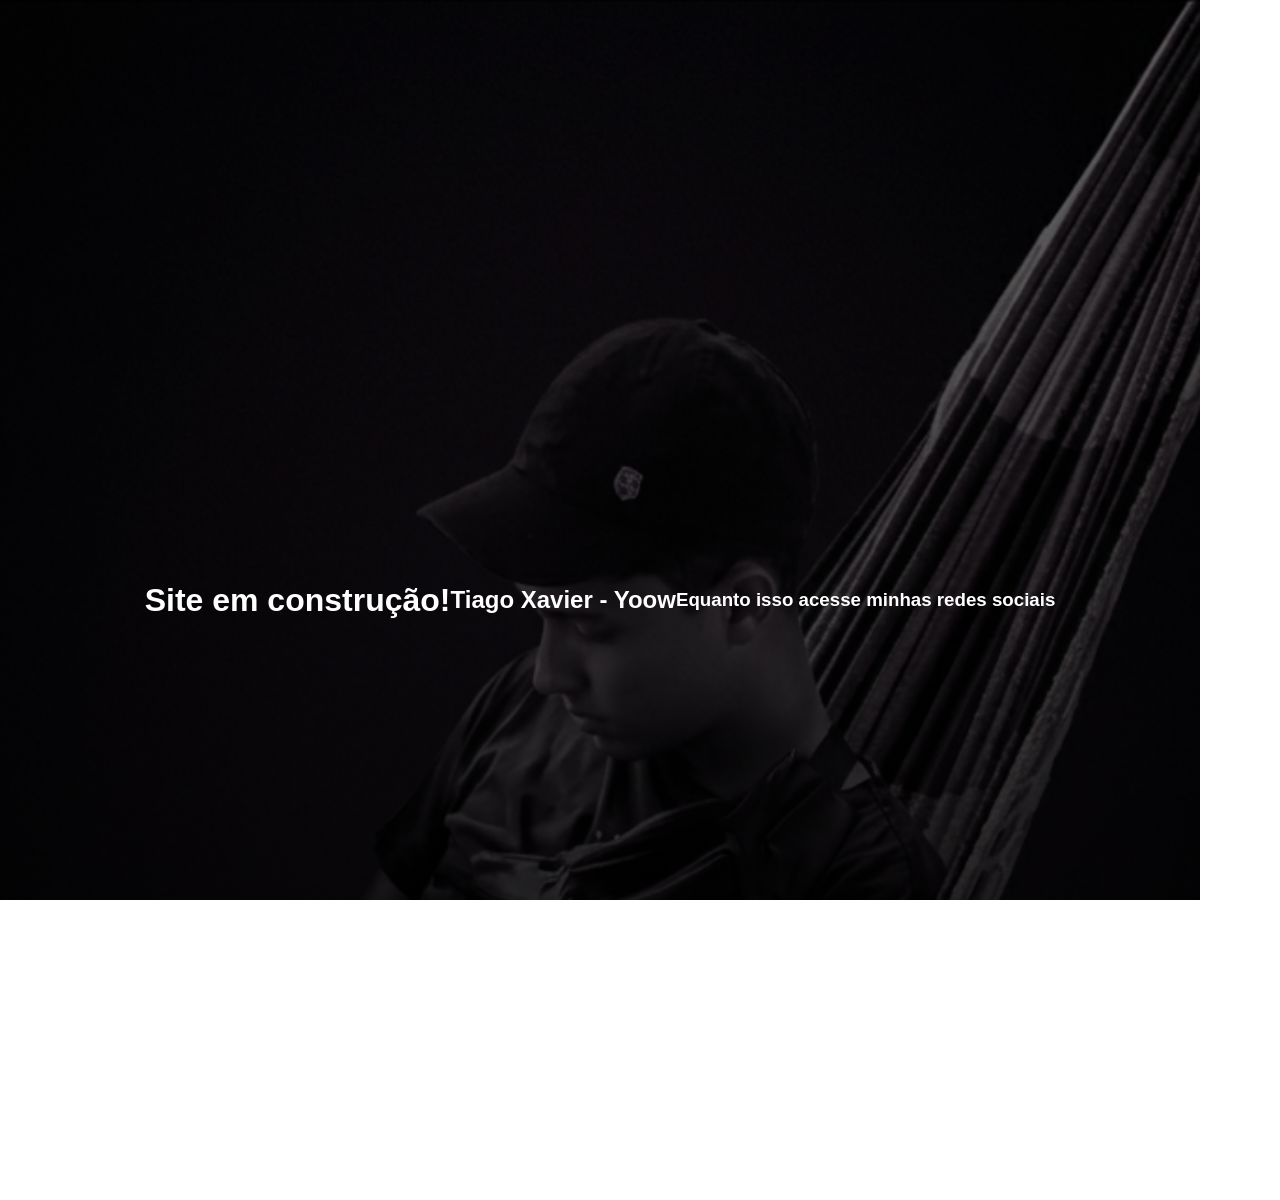
==== index.html @ 82c91640 "renomeando arquivo inicial para index" ====
<!DOCTYPE html>
<html lang="pt-br">
<head>
    <meta charset="UTF-8">
    <meta name="viewport" content="width=device-width, initial-scale=1.0">
    <link rel="stylesheet" href="css/yoow.css">
    <title>Yoow!</title>
</head>
<body>
    <div class="Artist">       
    <h1>Site em construção!</h1>
    <h2>Tiago Xavier - Yoow</h2>
    <h3>Equanto isso acesse minhas redes sociais</h3>
    
    </div>
</body>
</html>
---- css/yoow.css ----
*{ 
    margin:0;
    font-family: Arial, sans-serif;
}

/* seção com imagem */
.Artist{
    height:100vh;

    background:
    linear-gradient(rgba(0,0,0,0.5), rgba(0,0,0,0.8)),
    url("../img/yoow_artist.png");

    width: 1200px;
    height: 1200px;

    background-size:cover;

    display:flex;
    align-items:center;
    justify-content:center;

    color:white;
    text-align:center;

    background-attachment: fixed;
}
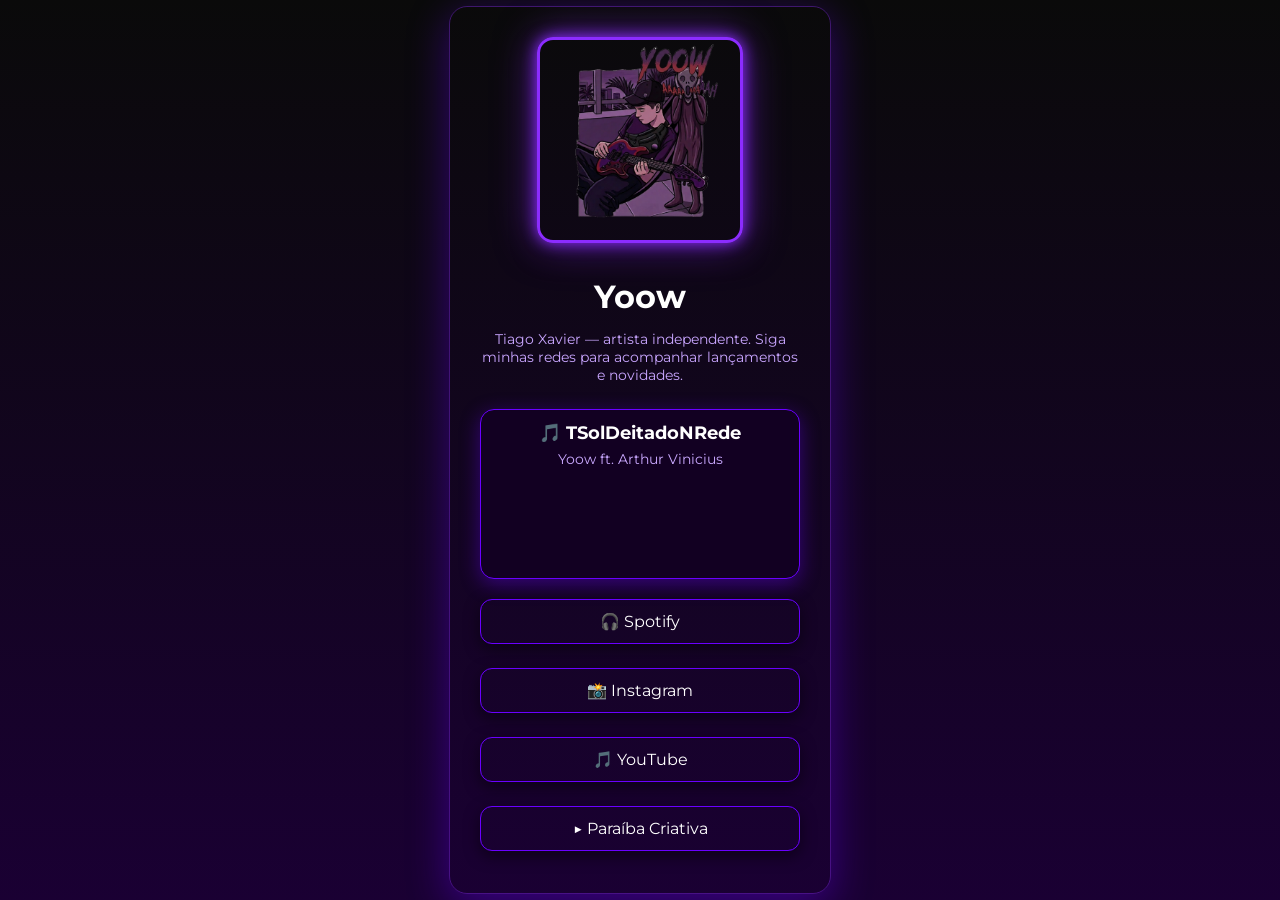
==== commit 6503cd53: "update: melhorias no layout, card de musica etc" ====
--- a/index.html
+++ b/index.html
@@ -1,17 +1,53 @@
 <!DOCTYPE html>
 <html lang="pt-br">
 <head>
-    <meta charset="UTF-8">
-    <meta name="viewport" content="width=device-width, initial-scale=1.0">
-    <link rel="stylesheet" href="css/yoow.css">
-    <title>Yoow!</title>
+<meta charset="UTF-8">
+<meta name="viewport" content="width=device-width, initial-scale=1.0">
+<link rel="stylesheet" href="css/yoow.css">
+<link href="https://fonts.googleapis.com/css2?family=Montserrat:wght@300;400;600&display=swap" rel="stylesheet">
 </head>
+
 <body>
-    <div class="Artist">       
-    <h1>Site em construção!</h1>
-    <h2>Tiago Xavier - Yoow</h2>
-    <h3>Equanto isso acesse minhas redes sociais</h3>
-    
-    </div>
+
+<div class="container">
+
+<img src="/img/yoow_capa.png" class="foto">
+
+<h1>Yoow</h1>
+
+<p class="bio">
+Tiago Xavier — artista independente.  
+Siga minhas redes para acompanhar lançamentos e novidades.
+</p>
+
+<div class="music-card">
+
+<h3>🎵 TSolDeitadoNRede </h3>
+<p>Yoow ft. Arthur Vinicius</p>
+
+<iframe style="border-radius:12px"
+src="https://open.spotify.com/embed/track/5JQjodldwamz3ueBwkmEsi?utm_source=generator&theme=0" width="100%" height="80" frameBorder="0" allowfullscreen="" allow="autoplay; clipboard-write; encrypted-media; fullscreen; picture-in-picture" loading="lazy""
+width="100%" height="152"
+frameBorder="0"
+allowfullscreen=""
+loading="lazy">
+</iframe>
+
+</div>
+
+<div class="links">
+
+<a href="https://open.spotify.com/intl-pt/artist/6SSBNKmizRVhVACiKExlmI?nd=1&dlsi=a9f97880e2b540a0" target="_blank">🎧 Spotify</a>
+
+<a href="https://www.instagram.com/yoow_br/" target="_blank">📸 Instagram</a>
+
+<a href="https://www.youtube.com/@X4vier0_0" target="_blank">🎵 YouTube</a>
+
+<a href="https://paraibacriativa.com.br/artista/yoow/" target="_blank">▶ Paraíba Criativa</a>
+
+</div>
+
+</div>
+
 </body>
 </html>
--- a/css/yoow.css
+++ b/css/yoow.css
@@ -1,27 +1,158 @@
- *{ 
-    margin:0;
-    font-family: Arial, sans-serif;
+body{
+
+background:linear-gradient(180deg,#0a0a0a,#1a0033);
+
+display:flex;
+justify-content:center;
+align-items:center;
+
+height:100vh;
+
+margin:0;
+
+font-family: 'Montserrat', sans-serif;
+
+color:white;
+
 }
 
-/* seção com imagem */
-.Artist{
-    height:100vh;
+.container{
 
-    background:
-    linear-gradient(rgba(0,0,0,0.5), rgba(0,0,0,0.8)),
-    url("../img/yoow_artist.png");
+width:320px;
 
-    width: 1200px;
-    height: 1200px;
+border:1px solid rgba(140,44,255,0.4);padding:30px;
 
-    background-size:cover;
+border-radius:18px;
 
-    display:flex;
-    align-items:center;
-    justify-content:center;
+box-shadow:0 10px 40px rgba(106,0,255,0.4);
 
-    color:white;
-    text-align:center;
+text-align:center;
 
-    background-attachment: fixed;
+}
+
+.foto{
+width: 200px;
+height:200px;
+
+border-radius:16px;
+object-fit:contain;
+
+
+border:3px solid #8c2cff;
+
+box-shadow:
+0 0 15px #8c2cff,
+0 0 40px rgba(140,44,255,0.6),
+0 10px 25px rgba(0,0,0,0.6);
+margin-bottom:20px;
+}
+
+.foto:hover{
+transform:scale(1.05);
+transition:0.3s;
+}
+
+
+h1{
+margin:10px 0;
+}
+
+.bio{
+font-size:14px;
+color:#c9a6ff;
+margin-bottom:25px;
+}
+
+.links{
+display:flex;
+flex-direction:column;
+gap:12px;
+}
+
+.links a{
+display:block;
+color:white;
+
+padding:12px;
+
+border-radius:12px;
+
+text-decoration:none;
+
+margin-bottom:12px;
+
+border:1px solid #6a00ff;
+
+box-shadow:0 5px 15px rgba(0,0,0,0.5);
+
+transition:0.25s;
+}
+
+.links a:hover{
+transform:translateY(-4px);
+
+box-shadow:0 10px 25px rgba(106,0,255,0.6);
+
+background:#0a0a0a;
+}
+
+.music-card{
+
+background:#120022;
+
+padding:12px;
+
+border-radius:14px;
+
+margin-bottom:20px;
+
+border:1px solid #6a00ff;
+
+box-shadow:0 5px 20px rgba(106,0,255,0.4);
+
+}
+
+.music-card h3{
+
+margin:0;
+font-size:18px;
+
+}
+
+.music-card p{
+
+margin:6px 0 14px 0;
+
+color:#caa8ff;
+
+font-size:14px;
+
+}
+
+.listen{
+
+display:inline-block;
+
+background:#6a00ff;
+
+color:white;
+
+padding:10px 16px;
+
+border-radius:8px;
+
+text-decoration:none;
+
+font-size:14px;
+
+transition:0.25s;
+
+}
+
+.listen:hover{
+
+background:#8c2cff;
+
+transform:scale(1.05);
+
 }
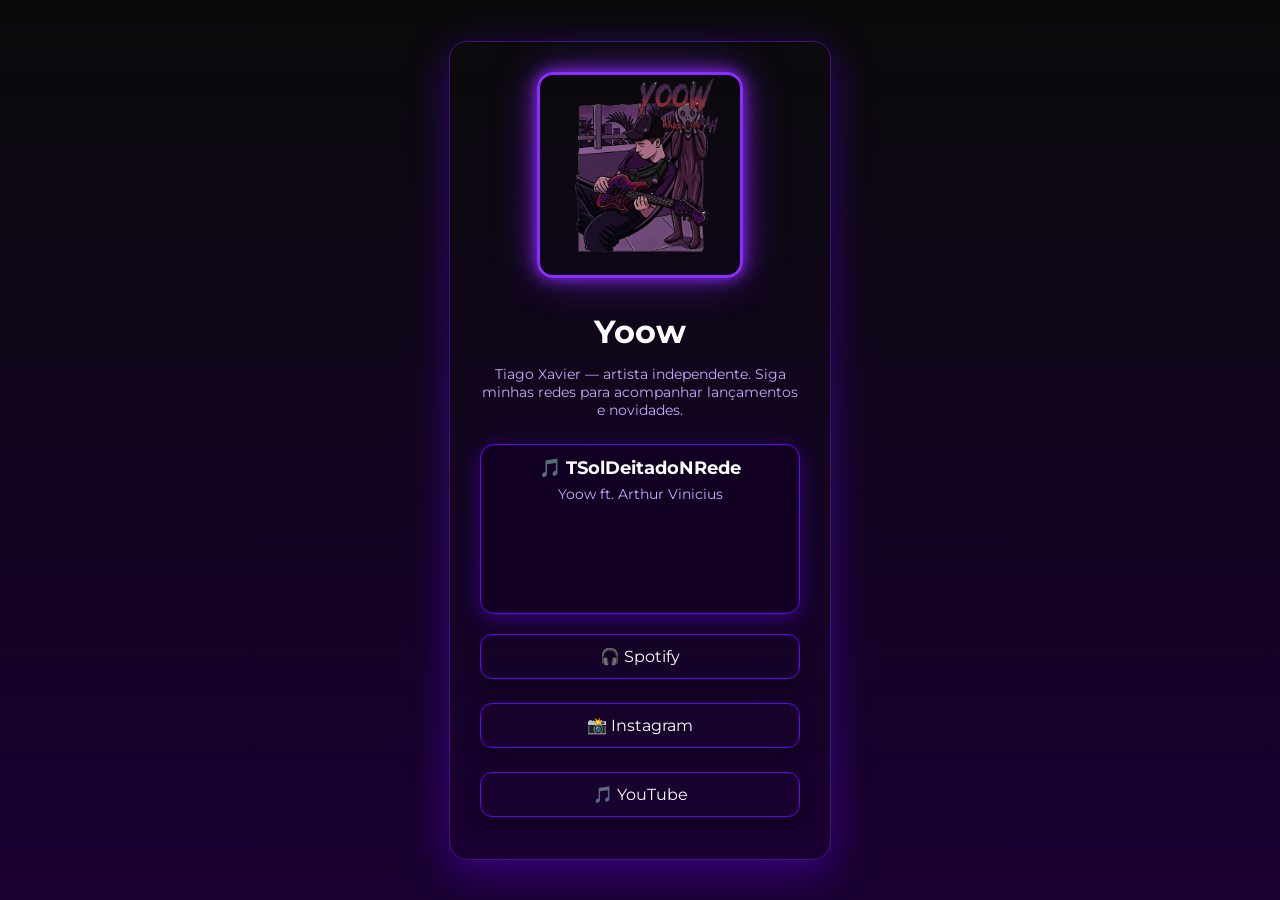
==== commit db838948: "update botao" ====
--- a/index.html
+++ b/index.html
@@ -43,8 +43,6 @@
 
 <a href="https://www.youtube.com/@X4vier0_0" target="_blank">🎵 YouTube</a>
 
-<a href="https://paraibacriativa.com.br/artista/yoow/" target="_blank">▶ Paraíba Criativa</a>
-
 </div>
 
 </div>
--- a/css/yoow.css
+++ b/css/yoow.css
@@ -19,7 +19,6 @@
 .container{
 
 width:320px;
-
 border:1px solid rgba(140,44,255,0.4);padding:30px;
 
 border-radius:18px;
@@ -155,4 +154,4 @@
 
 transform:scale(1.05);
 
-}+}
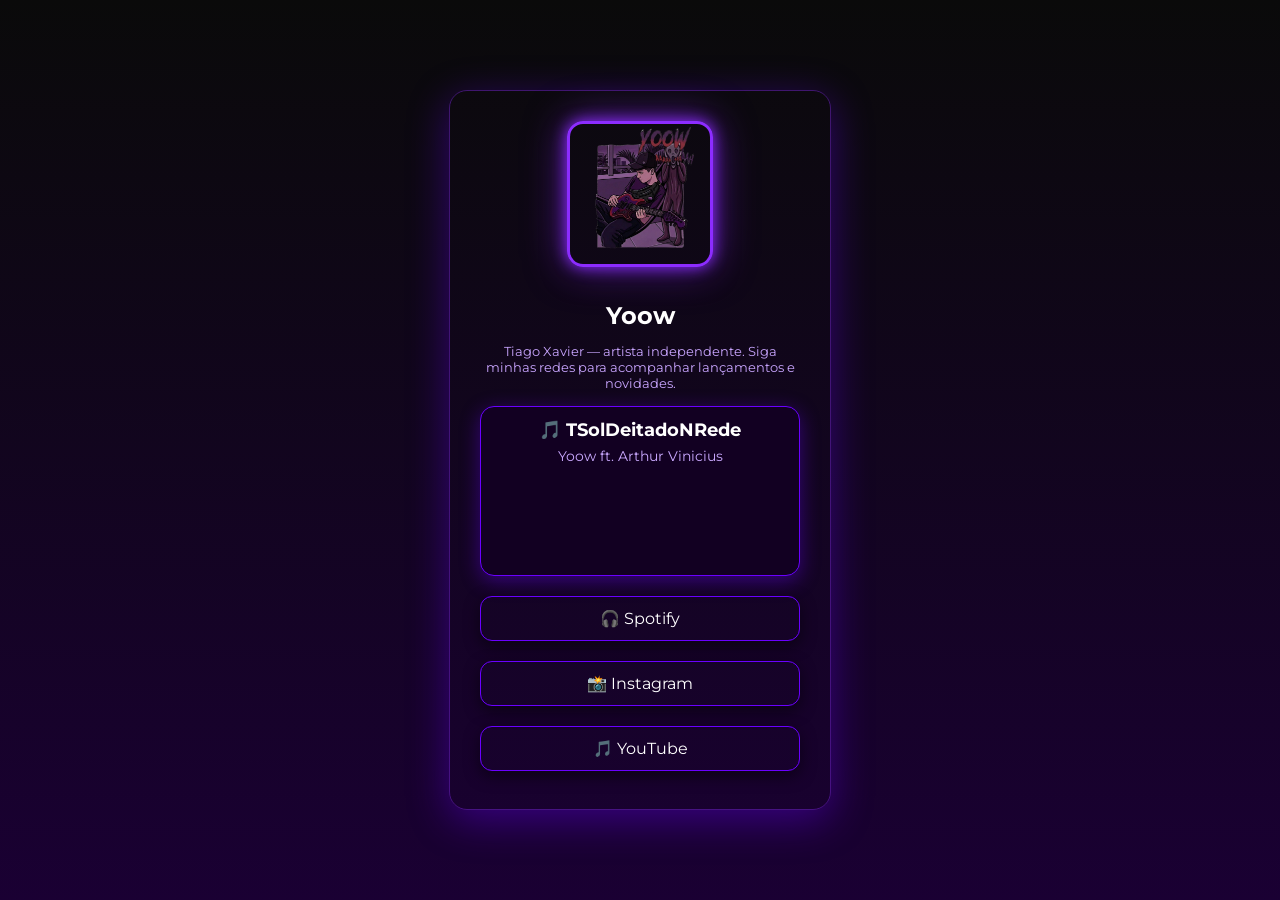
==== commit 5b02eaf3: "update fonte" ====
--- a/index.html
+++ b/index.html
@@ -13,7 +13,7 @@
 
 <img src="/img/yoow_capa.png" class="foto">
 
-<h1>Yoow</h1>
+<h2>Yoow</h2>
 
 <p class="bio">
 Tiago Xavier — artista independente.  
--- a/css/yoow.css
+++ b/css/yoow.css
@@ -30,8 +30,8 @@
 }
 
 .foto{
-width: 200px;
-height:200px;
+width: 140px;
+height: 140px;
 
 border-radius:16px;
 object-fit:contain;
@@ -52,14 +52,14 @@
 }
 
 
-h1{
-margin:10px 0;
+h2{
+margin: 10px 0;
 }
 
 .bio{
-font-size:14px;
+font-size:13px;
 color:#c9a6ff;
-margin-bottom:25px;
+margin-bottom:15px;
 }
 
 .links{
@@ -78,7 +78,7 @@
 
 text-decoration:none;
 
-margin-bottom:12px;
+margin-bottom: 8px;
 
 border:1px solid #6a00ff;
 
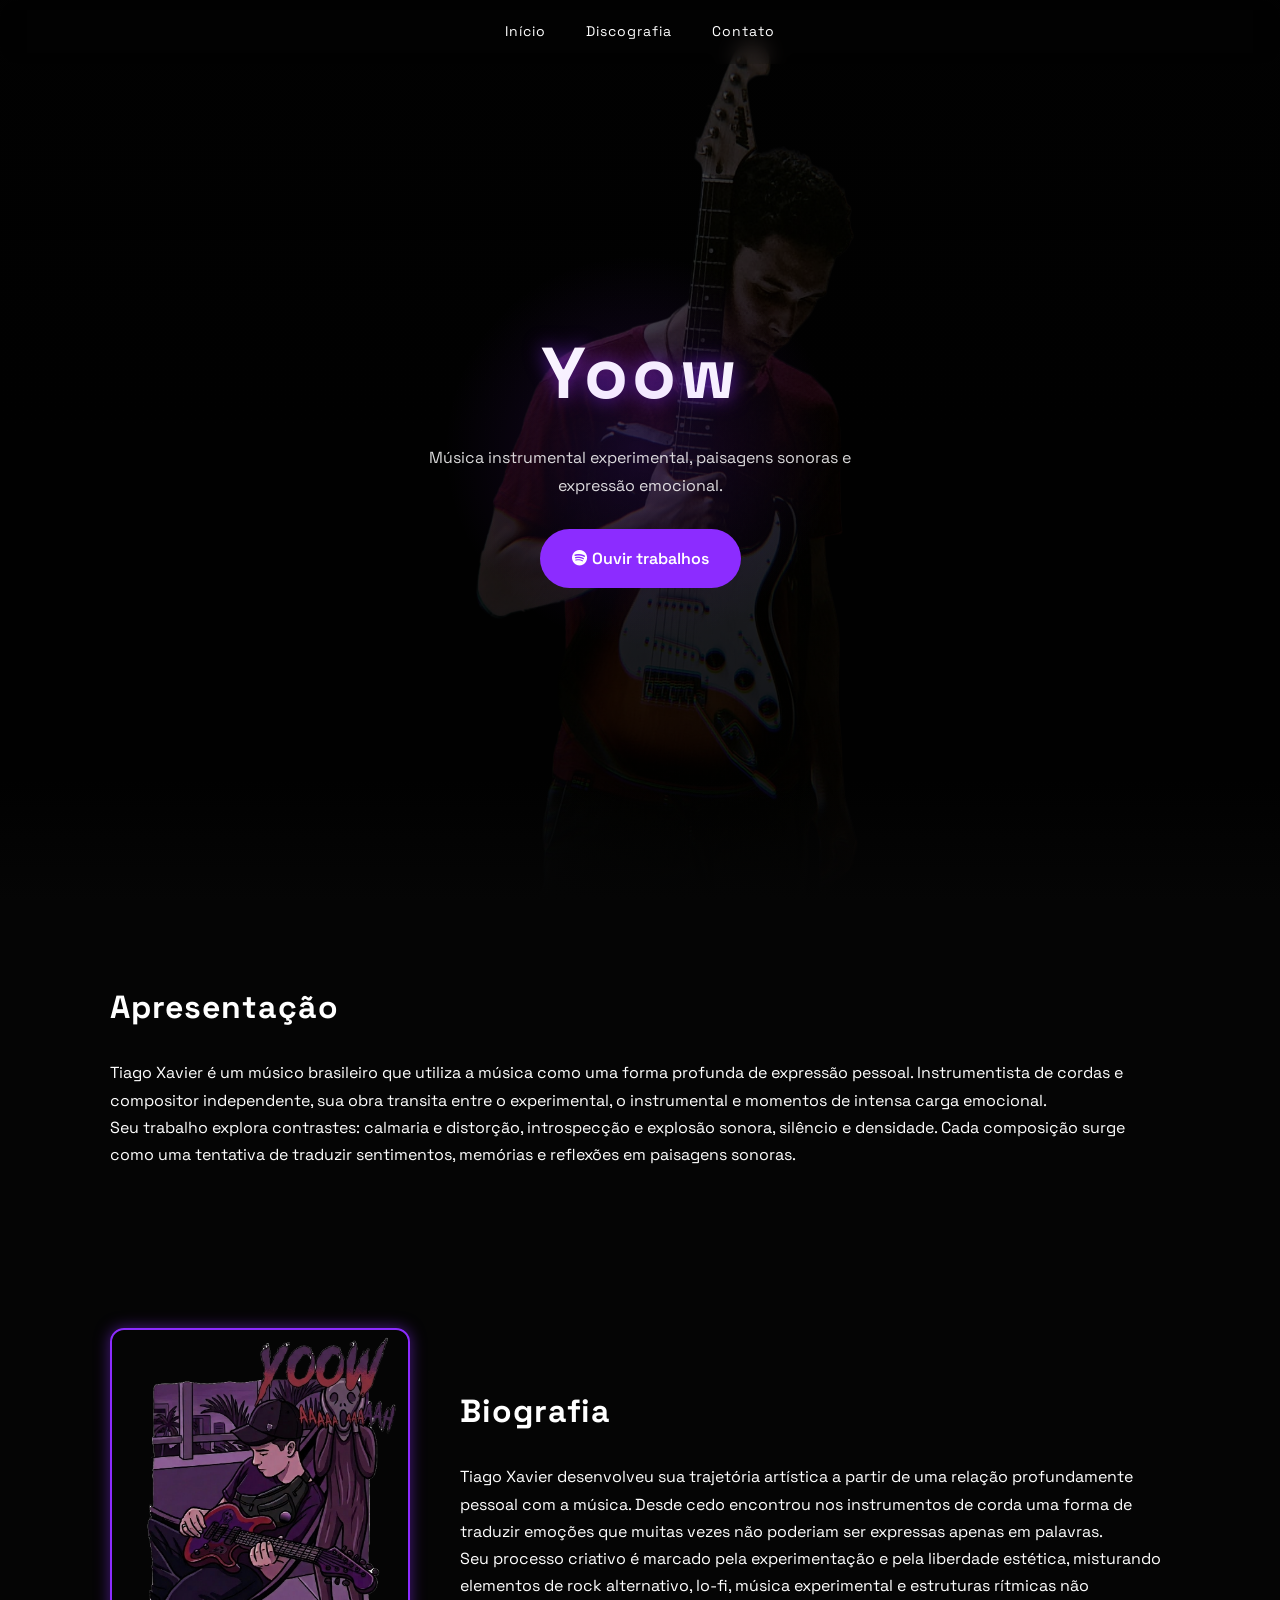
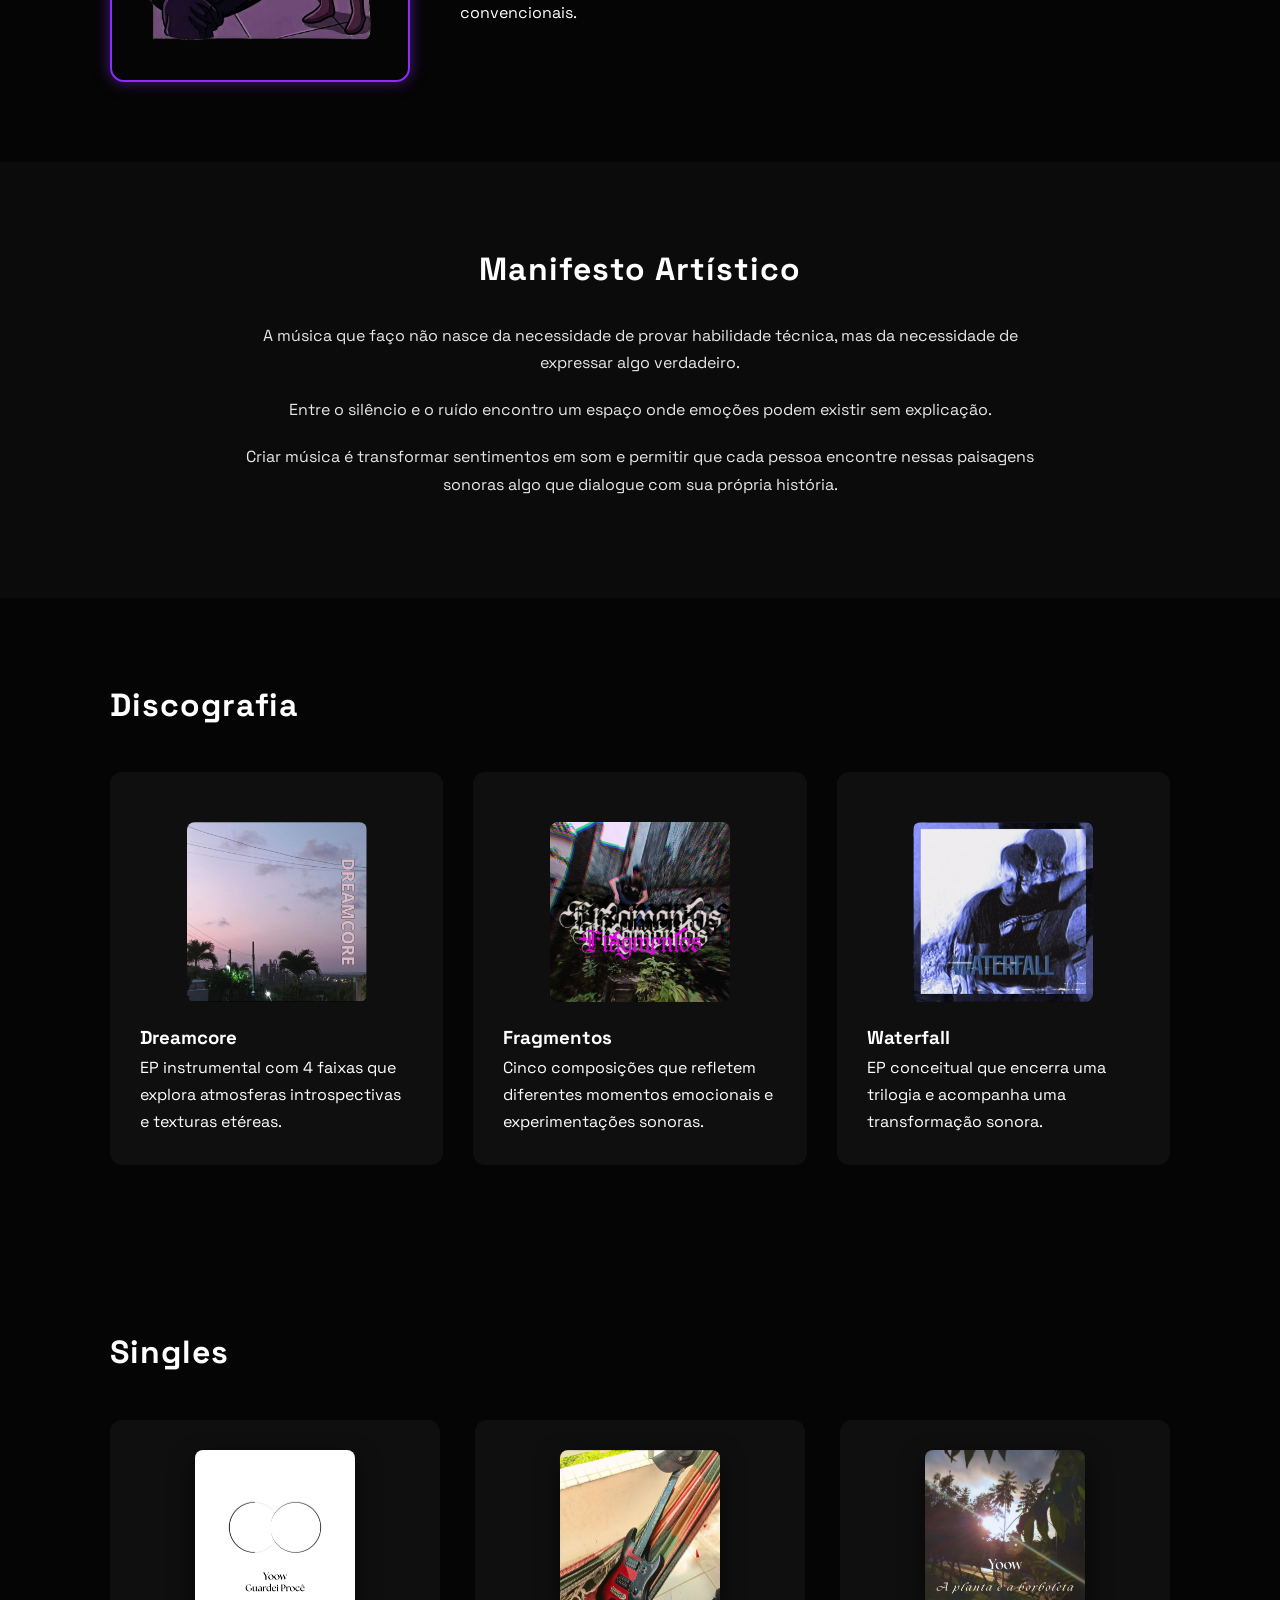
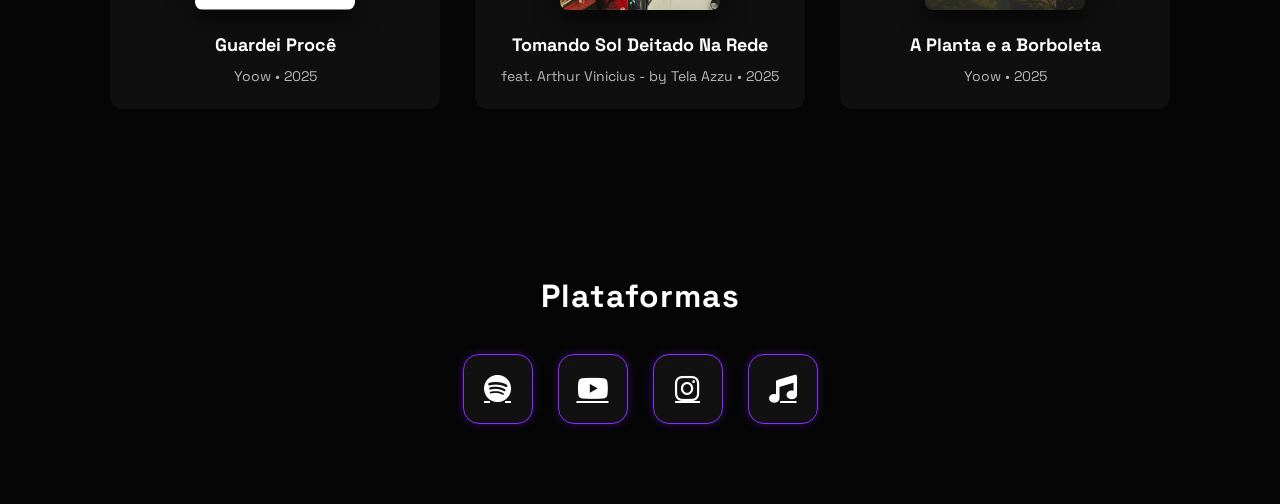
==== commit b6ee9bac: "primeira versao do site Yoow" ====
--- a/index.html
+++ b/index.html
@@ -3,49 +3,260 @@
 <head>
 <meta charset="UTF-8">
 <meta name="viewport" content="width=device-width, initial-scale=1.0">
-<link rel="stylesheet" href="css/yoow.css">
-<link href="https://fonts.googleapis.com/css2?family=Montserrat:wght@300;400;600&display=swap" rel="stylesheet">
+<title>Yoow</title>
+<link rel="stylesheet" href="css/yoow2.css">
+<link rel="icon" href="img/yoow_capa.png" type="image/png">
+<link href="https://fonts.googleapis.com/css2?family=Space+Grotesk:wght@300;400;600;700&display=swap" rel="stylesheet"><link rel="stylesheet" href="https://cdnjs.cloudflare.com/ajax/libs/font-awesome/6.5.0/css/all.min.css">
 </head>
 
 <body>
 
-<div class="container">
-
-<img src="/img/yoow_capa.png" class="foto">
-
-<h2>Yoow</h2>
-
-<p class="bio">
-Tiago Xavier — artista independente.  
-Siga minhas redes para acompanhar lançamentos e novidades.
-</p>
-
-<div class="music-card">
-
-<h3>🎵 TSolDeitadoNRede </h3>
-<p>Yoow ft. Arthur Vinicius</p>
-
-<iframe style="border-radius:12px"
-src="https://open.spotify.com/embed/track/5JQjodldwamz3ueBwkmEsi?utm_source=generator&theme=0" width="100%" height="80" frameBorder="0" allowfullscreen="" allow="autoplay; clipboard-write; encrypted-media; fullscreen; picture-in-picture" loading="lazy""
-width="100%" height="152"
-frameBorder="0"
-allowfullscreen=""
-loading="lazy">
-</iframe>
-
-</div>
-
-<div class="links">
-
-<a href="https://open.spotify.com/intl-pt/artist/6SSBNKmizRVhVACiKExlmI?nd=1&dlsi=a9f97880e2b540a0" target="_blank">🎧 Spotify</a>
-
-<a href="https://www.instagram.com/yoow_br/" target="_blank">📸 Instagram</a>
-
-<a href="https://www.youtube.com/@X4vier0_0" target="_blank">🎵 YouTube</a>
-
-</div>
-
-</div>
-
+    <!-- INICIO -->
+
+    <nav class="menu">
+
+<a href="#">Início</a>
+<a href="#discografia">Discografia</a>
+<a href="#contato">Contato</a>
+
+</nav>
+
+
+<section class="hero">
+
+<h1>Yoow</h1>
+
+<p>
+Música instrumental experimental,
+paisagens sonoras e expressão emocional.
+</p>
+
+<a href="https://open.spotify.com/intl-pt/artist/6SSBNKmizRVhVACiKExlmI?nd=1&dlsi=a9f97880e2b540a0"
+class="btn"
+target="_blank">
+
+<i class="fa-brands fa-spotify"></i>
+Ouvir trabalhos
+
+</a>
+
+</section>
+
+    <!-- APRESENTAÇÃO -->
+
+<section class="container">
+
+<h2>Apresentação</h2>
+
+<p>
+Tiago Xavier é um músico brasileiro que utiliza a música como
+uma forma profunda de expressão pessoal. Instrumentista de
+cordas e compositor independente, sua obra transita entre o
+experimental, o instrumental e momentos de intensa carga
+emocional.
+</p>
+
+<p>
+Seu trabalho explora contrastes: calmaria e distorção,
+introspecção e explosão sonora, silêncio e densidade.
+Cada composição surge como uma tentativa de traduzir
+sentimentos, memórias e reflexões em paisagens sonoras.
+</p>
+
+</section>
+
+    <!-- BIOGRAFIA -->
+
+<section class="container bio">
+
+<img src="img/yoow_capa.png">
+
+<div>
+
+<h2>Biografia</h2>
+
+<p>
+Tiago Xavier desenvolveu sua trajetória artística a partir
+de uma relação profundamente pessoal com a música.
+Desde cedo encontrou nos instrumentos de corda
+uma forma de traduzir emoções que muitas vezes
+não poderiam ser expressas apenas em palavras.
+</p>
+
+<p>
+Seu processo criativo é marcado pela experimentação
+e pela liberdade estética, misturando elementos de
+rock alternativo, lo-fi, música experimental e
+estruturas rítmicas não convencionais.
+</p>
+
+</div>
+
+</section>
+
+    <!-- MANIFESTO -->
+<section class="manifesto">
+
+<h2>Manifesto Artístico</h2>
+
+<p>
+A música que faço não nasce da necessidade de provar
+habilidade técnica, mas da necessidade de expressar
+algo verdadeiro.
+</p>
+
+<p>
+Entre o silêncio e o ruído encontro um espaço onde
+emoções podem existir sem explicação.
+</p>
+
+<p>
+Criar música é transformar sentimentos em som e
+permitir que cada pessoa encontre nessas paisagens
+sonoras algo que dialogue com sua própria história.
+</p>
+
+</section>
+    <!-- DISCOGRAFIA -->
+    <section id="discografia" class="container">
+
+<h2>Discografia</h2>
+
+<div class="discografia-grid">
+
+<a href="https://open.spotify.com/intl-pt/album/0PqGkSRfTFoLaL6LoyjLcx" target="_blank" class="album">
+
+<img src="img/dreamcore.png" alt="Dreamcore">
+
+<h3>Dreamcore</h3>
+
+<p>
+EP instrumental com 4 faixas que explora
+atmosferas introspectivas e texturas etéreas.
+</p>
+
+</a>
+
+
+<a href="https://open.spotify.com/intl-pt/album/335KVdDMD6Hvaz7FOERrZS" target="_blank" class="album">
+
+<img src="img/fragmentos.png" alt="Fragmentos">
+
+<h3>Fragmentos</h3>
+
+<p>
+Cinco composições que refletem diferentes
+momentos emocionais e experimentações sonoras.
+</p>
+
+</a>
+
+
+<a href="https://open.spotify.com/intl-pt/album/6DK042DLiz49f6bRJMBs7x" target="_blank" class="album">
+
+<img src="img/capa1.png" alt="Waterfall">
+
+<h3>Waterfall</h3>
+
+<p>
+EP conceitual que encerra uma trilogia
+e acompanha uma transformação sonora.
+</p>
+
+</a>
+
+</div>
+
+</section>
+    <!-- SINGLES -->
+<section id="singles" class="container">
+
+<h2>Singles</h2>
+<div class="singles-grid">
+
+<a href="https://open.spotify.com/intl-pt/album/0NbBJ3IMI9Hlo7pmMR8WeD" target="_blank" class="single">
+
+<img src="img/guardeiproce.png" alt="Guardei Procê">
+
+<h3>Guardei Procê</h3>
+
+<p>Yoow • 2025</p>
+
+</a>
+
+
+<a href="https://open.spotify.com/intl-pt/album/4KuTqHRPX5qMUWXk3qqpFM" target="_blank" class="single">
+
+<img src="img/tomandosol.png" alt="Tomando Sol Deitado Na Rede">
+
+<h3>Tomando Sol Deitado Na Rede</h3>
+
+<p>feat. Arthur Vinicius - by Tela Azzu  • 2025 </p>
+
+</a>
+
+
+<a href="https://open.spotify.com/intl-pt/album/46li06hRFhL8vRV7ybvmpA" target="_blank" class="single">
+
+<img src="img/aplanta.png" alt="A Planta e a Borboleta">
+
+<h3>A Planta e a Borboleta</h3>
+
+<p>Yoow • 2025</p> 
+</a>
+
+</div>
+
+</div>
+
+</section>
+
+<section id="plataformas" class="container plataformas">
+
+<h2>Plataformas</h2>
+
+<div class="platform-links">
+
+<a href="https://open.spotify.com/intl-pt/artist/6SSBNKmizRVhVACiKExlmI" target="_blank">
+<i class="fa-brands fa-spotify"></i>
+</a>
+
+<a href="https://www.youtube.com/@X4vier0_0" target="_blank">
+<i class="fa-brands fa-youtube"></i>
+</a>
+
+<a href="https://www.instagram.com/yoow_br/" target="_blank">
+<i class="fa-brands fa-instagram"></i>
+</a>
+
+<a href="#" target="_blank">
+<i class="fa-solid fa-music"></i>
+</a>
+
+</div>
+
+</section>
+<!--
+╔══════════════════════════════╗
+    Site desenvolvido por
+        Wellington Luan
+        @wellington__luan
+╚══════════════════════════════╝
+-->
+<script>
+
+window.addEventListener("scroll",function(){
+
+let menu=document.querySelector(".menu");
+
+if(window.scrollY>50){
+menu.classList.add("scrolled");
+}else{
+menu.classList.remove("scrolled");
+}
+
+});
+
+</script>
 </body>
 </html>
--- a/css/yoow2.css
+++ b/css/yoow2.css
@@ -0,0 +1,448 @@
+/* RESET */
+
+*{
+margin:0;
+padding:0;
+box-sizing:border-box;
+}
+
+html{
+scroll-behavior:smooth;
+}
+
+body{
+font-family:'Space Grotesk', sans-serif;
+background-color:#050505;
+color:white;
+line-height:1.7;
+}
+
+/* CONTAINER */
+
+.container{
+max-width:1100px;
+margin:auto;
+padding:80px 20px;
+}
+
+/* HERO */
+
+.hero{
+
+position:relative;
+
+height:100vh;
+
+display:flex;
+flex-direction:column;
+align-items:center;
+justify-content:center;
+
+text-align:center;
+
+background:
+linear-gradient(
+rgba(0,0,0,0.7),
+rgba(0,0,0,0.9)
+),
+url("../img/yoow_tigas.png");
+
+background-size:cover;
+background-position:center;
+background-repeat:no-repeat;
+}
+
+.hero h1{
+font-size:72px;
+letter-spacing:4px;
+margin-bottom:10px;
+
+text-shadow:0 0 20px rgba(140,44,255,0.7);
+}
+
+.hero p{
+max-width:500px;
+opacity:0.85;
+margin-bottom:30px;
+}
+
+/* fade inferior */
+
+.hero::after{
+content:"";
+position:absolute;
+bottom:0;
+left:0;
+
+width:100%;
+height:120px;
+
+background:linear-gradient(
+transparent,
+#050505
+);
+}
+
+.hero::before{
+content:"";
+position:absolute;
+inset:0;
+
+background:radial-gradient(circle,
+rgba(140,44,255,0.15),
+transparent 25%);
+
+
+}
+
+
+/* desktop */
+
+@media (min-width:900px){
+
+.hero{
+background-size:contain;
+background-position:center;
+background-repeat:no-repeat;
+}
+
+}
+/* BOTÃO */
+.btn{
+
+display:inline-block;
+
+padding:16px 32px;
+
+background:#8c2cff;
+
+color:white;
+
+text-decoration:none;
+
+border-radius:30px;
+
+font-weight:600;
+
+transition:0.3s;
+
+position:relative;
+z-index:2;
+
+}
+
+.btn:hover{
+
+background:#a855ff;
+
+transform:translateY(-2px);
+
+}
+/* TITULOS */
+
+h2{
+font-size:32px;
+margin-bottom:25px;
+letter-spacing:1px;
+}
+
+/* BIO */
+
+.bio{
+display:flex;
+gap:50px;
+align-items:center;
+}
+
+.bio img{
+width:300px;
+border-radius:14px;
+
+border:2px solid #8c2cff;
+
+box-shadow:0 0 15px rgba(140,44,255,0.5);
+}
+
+/* MANIFESTO */
+
+.manifesto{
+background:#0b0b0b;
+padding:80px 20px;
+
+text-align:center;
+}
+
+.manifesto p{
+max-width:800px;
+margin:auto;
+margin-bottom:20px;
+opacity:0.9;
+}
+
+/* DISCOGRAFIA */
+.discografia-grid{
+
+display:grid;
+grid-template-columns:repeat(auto-fit,minmax(250px,1fr));
+gap:30px;
+margin-top:40px;
+
+}
+
+.album{
+
+text-decoration:none;
+color:white;
+
+display:block;
+
+background:#0f0f0f;
+padding:30px;
+
+border-radius:12px;
+
+transition:all 0.3s ease;
+
+}
+.album img{
+
+width:180px;
+height:180px;
+
+object-fit:cover;
+
+margin:20px auto;
+
+display:block;
+
+border-radius:8px;
+
+}
+
+.album:hover{
+
+transform:translateY(-6px);
+
+box-shadow:0 10px 30px rgba(140,44,255,0.4);
+
+}
+
+.discografia h2{
+    text-align: center;
+}
+/* LISTA */
+
+ul{
+margin-top:20px;
+padding-left:20px;
+}
+
+li{
+margin-bottom:10px;
+}
+
+/* RESPONSIVO */
+
+@media (max-width:768px){
+
+.hero h1{
+font-size:42px;
+}
+
+.container{
+padding:60px 20px;
+}
+
+.bio{
+flex-direction:column;
+text-align:center;
+}
+
+.bio img{
+width:100%;
+max-width:320px;
+}
+
+}
+
+/* MENU */
+
+.menu{
+position:fixed;
+top:0;
+width:100%;
+
+display:flex;
+justify-content:center;
+gap:30px;
+
+padding:18px;
+
+background:rgba(0,0,0,0.6);
+backdrop-filter:blur(10px);
+
+z-index:999;
+}
+
+.menu a{
+text-decoration:none;
+color:white;
+font-size:14px;
+letter-spacing:1px;
+
+transition:0.25s;
+}
+
+.menu a:hover{
+color:#8c2cff;
+}
+
+/* PLATAFORMAS */
+
+.plataformas{
+text-align:center;
+}
+
+.platform-links{
+
+display:flex;
+justify-content:center;
+gap:25px;
+margin-top:30px;
+
+flex-wrap:wrap;
+}
+
+.platform-links a{
+
+width:70px;
+height:70px;
+
+display:flex;
+align-items:center;
+justify-content:center;
+
+font-size:28px;
+
+color:white;
+
+background:#111;
+
+border-radius:16px;
+
+border:1px solid #8c2cff;
+
+transition:0.25s;
+
+box-shadow:0 0 10px rgba(140,44,255,0.3);
+
+}
+
+.platform-links a:hover{
+
+transform:translateY(-4px) scale(1.05);
+
+box-shadow:
+0 0 15px #8c2cff,
+0 0 35px rgba(140,44,255,0.7);
+
+background:#151515;
+
+}
+
+.menu{
+
+position:fixed;
+top:0;
+left:0;
+
+width:100%;
+
+display:flex;
+justify-content:center;
+gap:40px;
+
+padding:20px;
+
+background:transparent;
+
+z-index:1000;
+
+transition:all 0.3s ease;
+
+}
+
+.menu.scrolled{
+background:#050505;
+box-shadow:0 5px 20px rgba(0,0,0,0.6);
+}
+
+/* singles */
+
+.singles-grid{
+
+display:grid;
+grid-template-columns:repeat(auto-fit,minmax(220px,1fr));
+gap:35px;
+margin-top:40px;
+
+}
+
+.single{
+
+display:block;
+
+background:#0f0f0f;
+
+padding:20px;
+
+border-radius:12px;
+
+text-align:center;
+
+text-decoration:none;
+
+color:white;
+
+transition:all 0.3s ease;
+
+}
+
+.single img{
+
+width:160px;
+height:160px;
+
+object-fit:cover;
+
+margin:10px auto 20px;
+
+display:block;
+
+border-radius:8px;
+
+box-shadow:0 10px 25px rgba(0,0,0,0.6);
+
+}
+
+.single h3{
+
+font-size:18px;
+margin-bottom:5px;
+
+}
+
+.single p{
+
+opacity:0.7;
+font-size:14px;
+
+}
+
+.single:hover{
+
+transform:translateY(-6px);
+
+box-shadow:0 10px 30px rgba(140,44,255,0.4);
+
+}
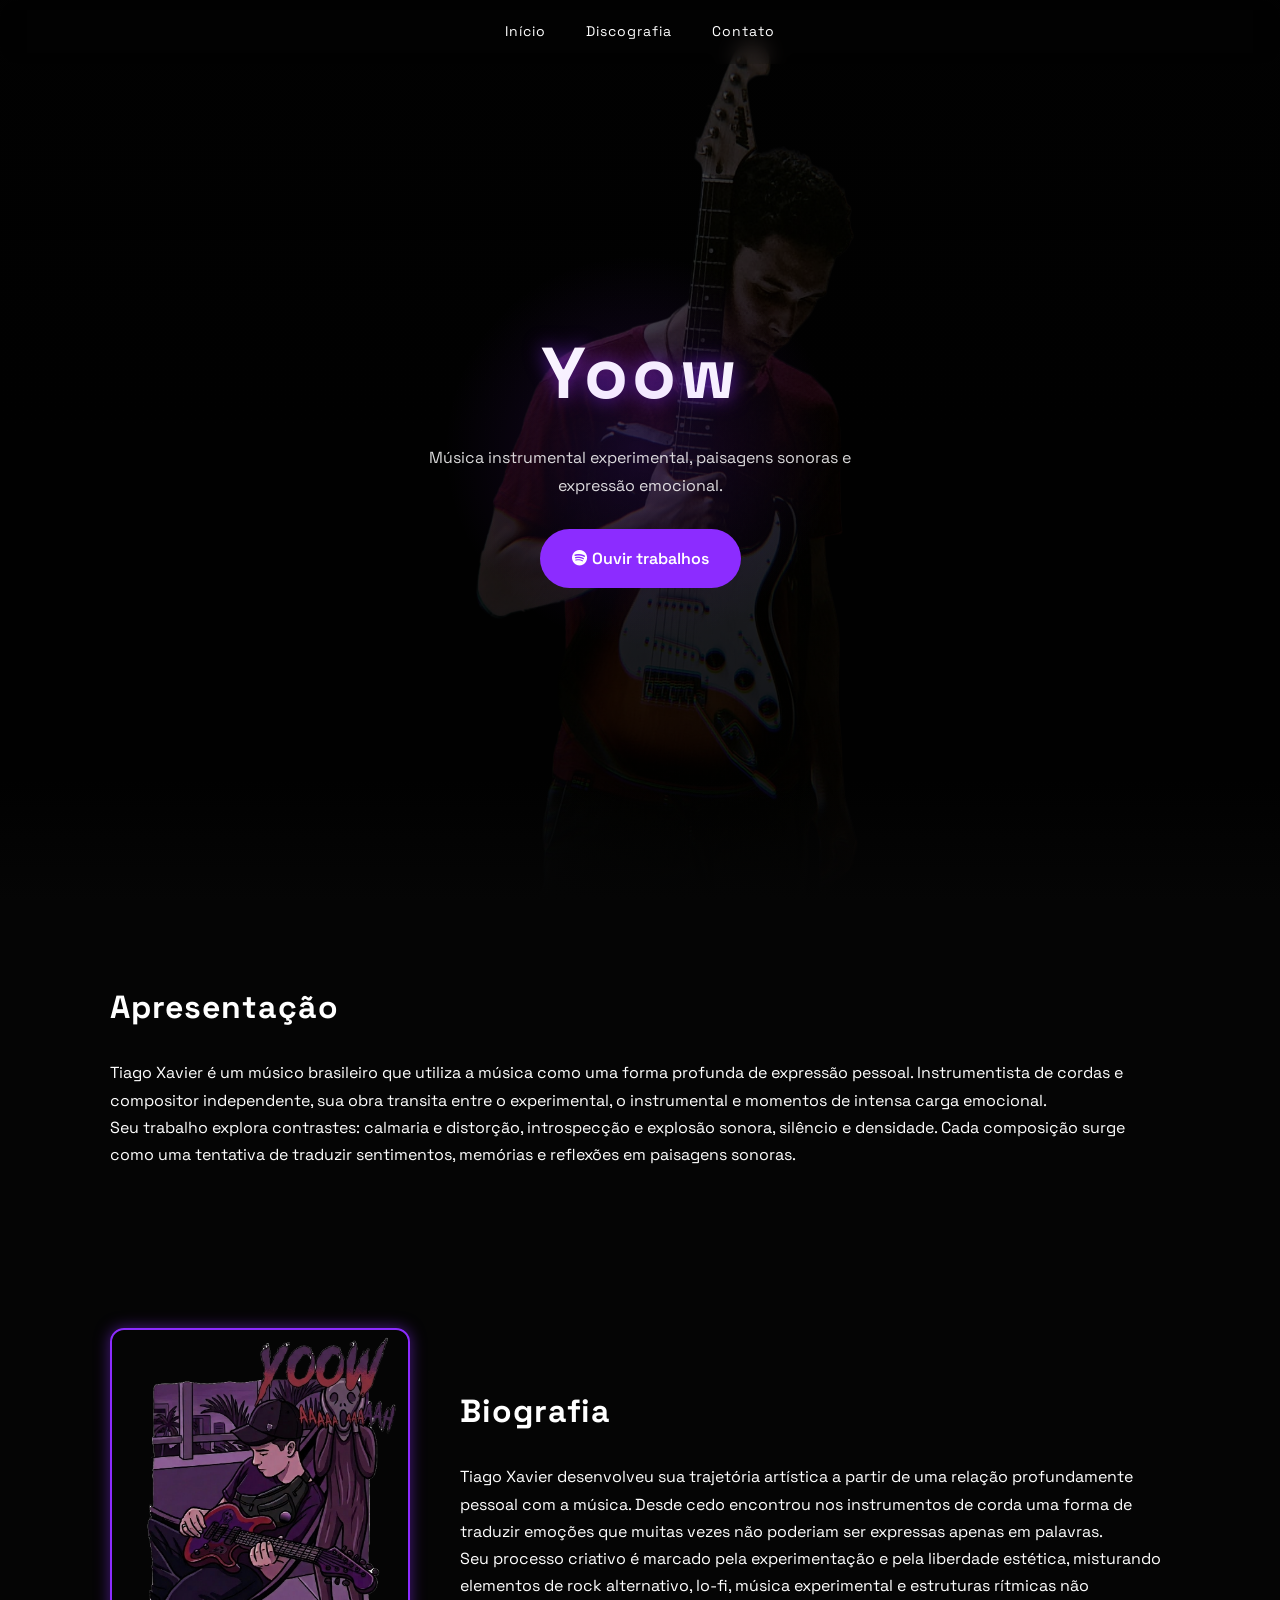
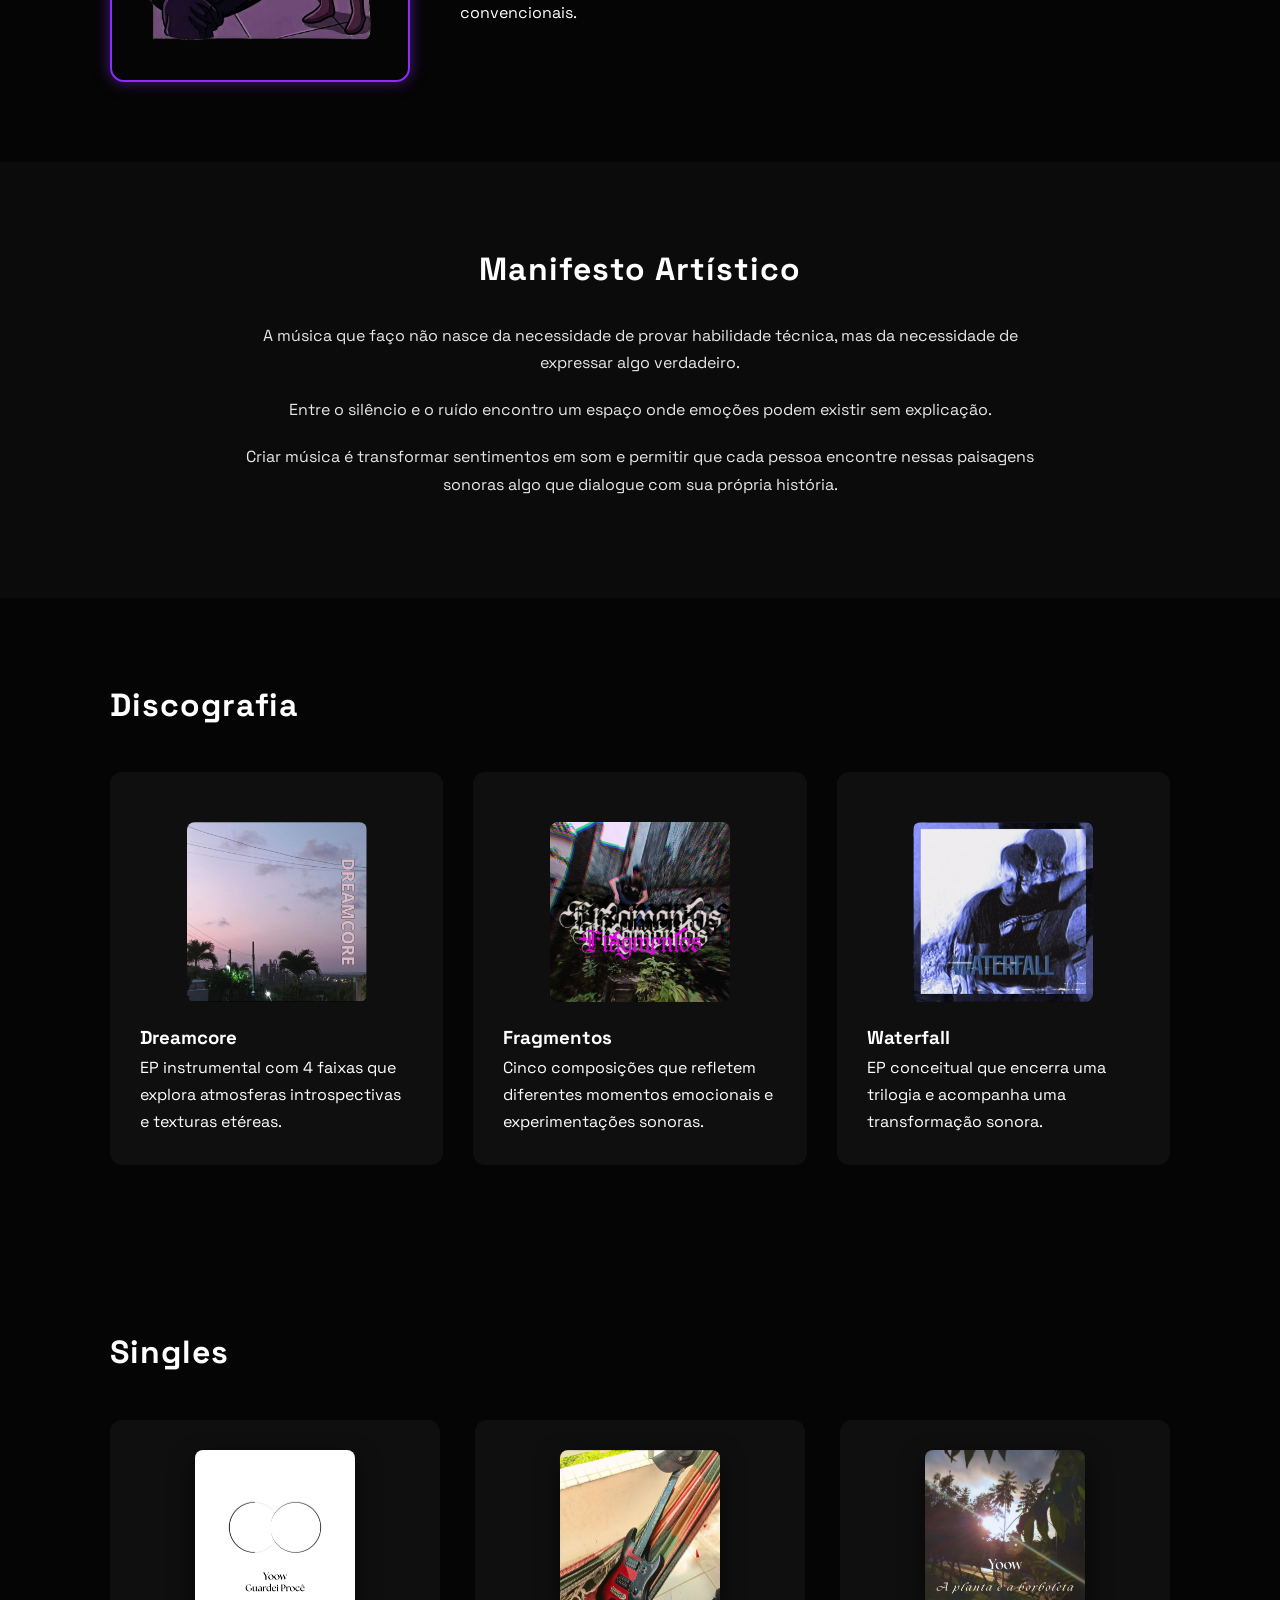
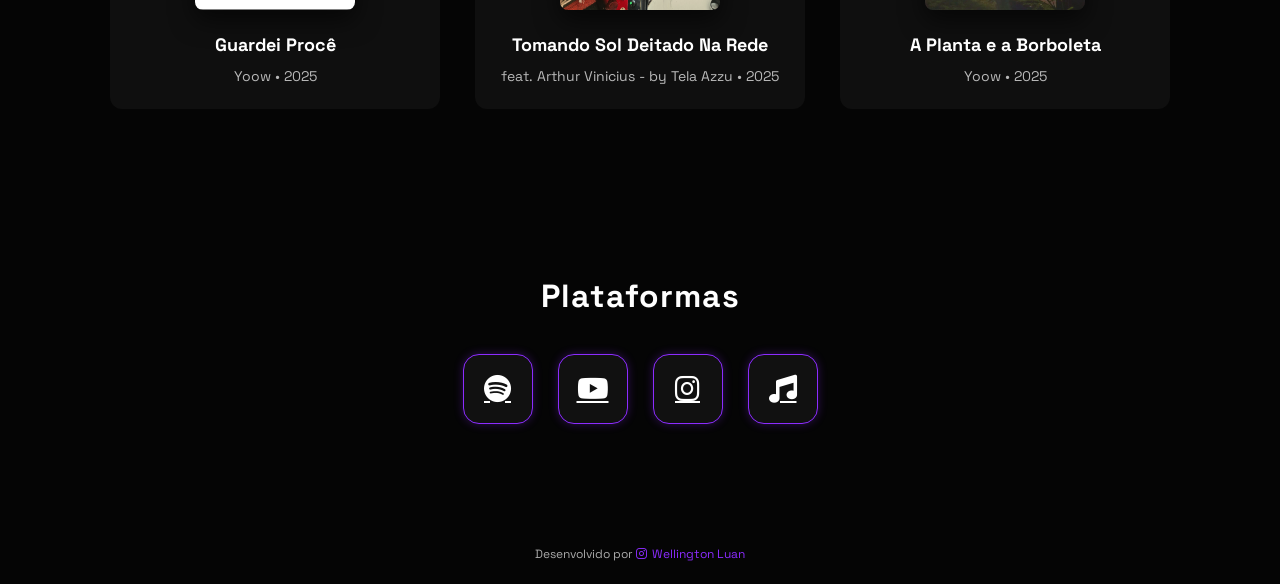
==== commit 0f750f55: "Adiciona rodape" ====
--- a/index.html
+++ b/index.html
@@ -235,7 +235,14 @@
 
 </div>
 
-</section>
+</section><footer class="footer-credits">
+  <p>
+    Desenvolvido por 
+    <a href="https://instagram.com/wellington__luan" target="_blank">
+      <i class="fa-brands fa-instagram"></i>Wellington Luan
+    </a>
+  </p>
+</footer>
 <!--
 ╔══════════════════════════════╗
     Site desenvolvido por
--- a/css/yoow2.css
+++ b/css/yoow2.css
@@ -445,4 +445,27 @@
 
 box-shadow:0 10px 30px rgba(140,44,255,0.4);
 
+}
+
+/* Rodapé discreto */
+.footer-credits{
+  text-align:center;
+  font-size:12px;
+  color:#aaa;
+  margin:40px 0 20px;
+  font-family:'Space Grotesk', sans-serif;
+}
+
+.footer-credits a{
+  color:#8c2cff; /* roxo do tema */
+  text-decoration:none;
+  transition:0.3s;
+}
+
+.footer-credits a:hover{
+  color:#fff;
+}
+
+.footer-credits i{
+  margin-right:5px; /* espaçamento entre ícone e nome */
 }
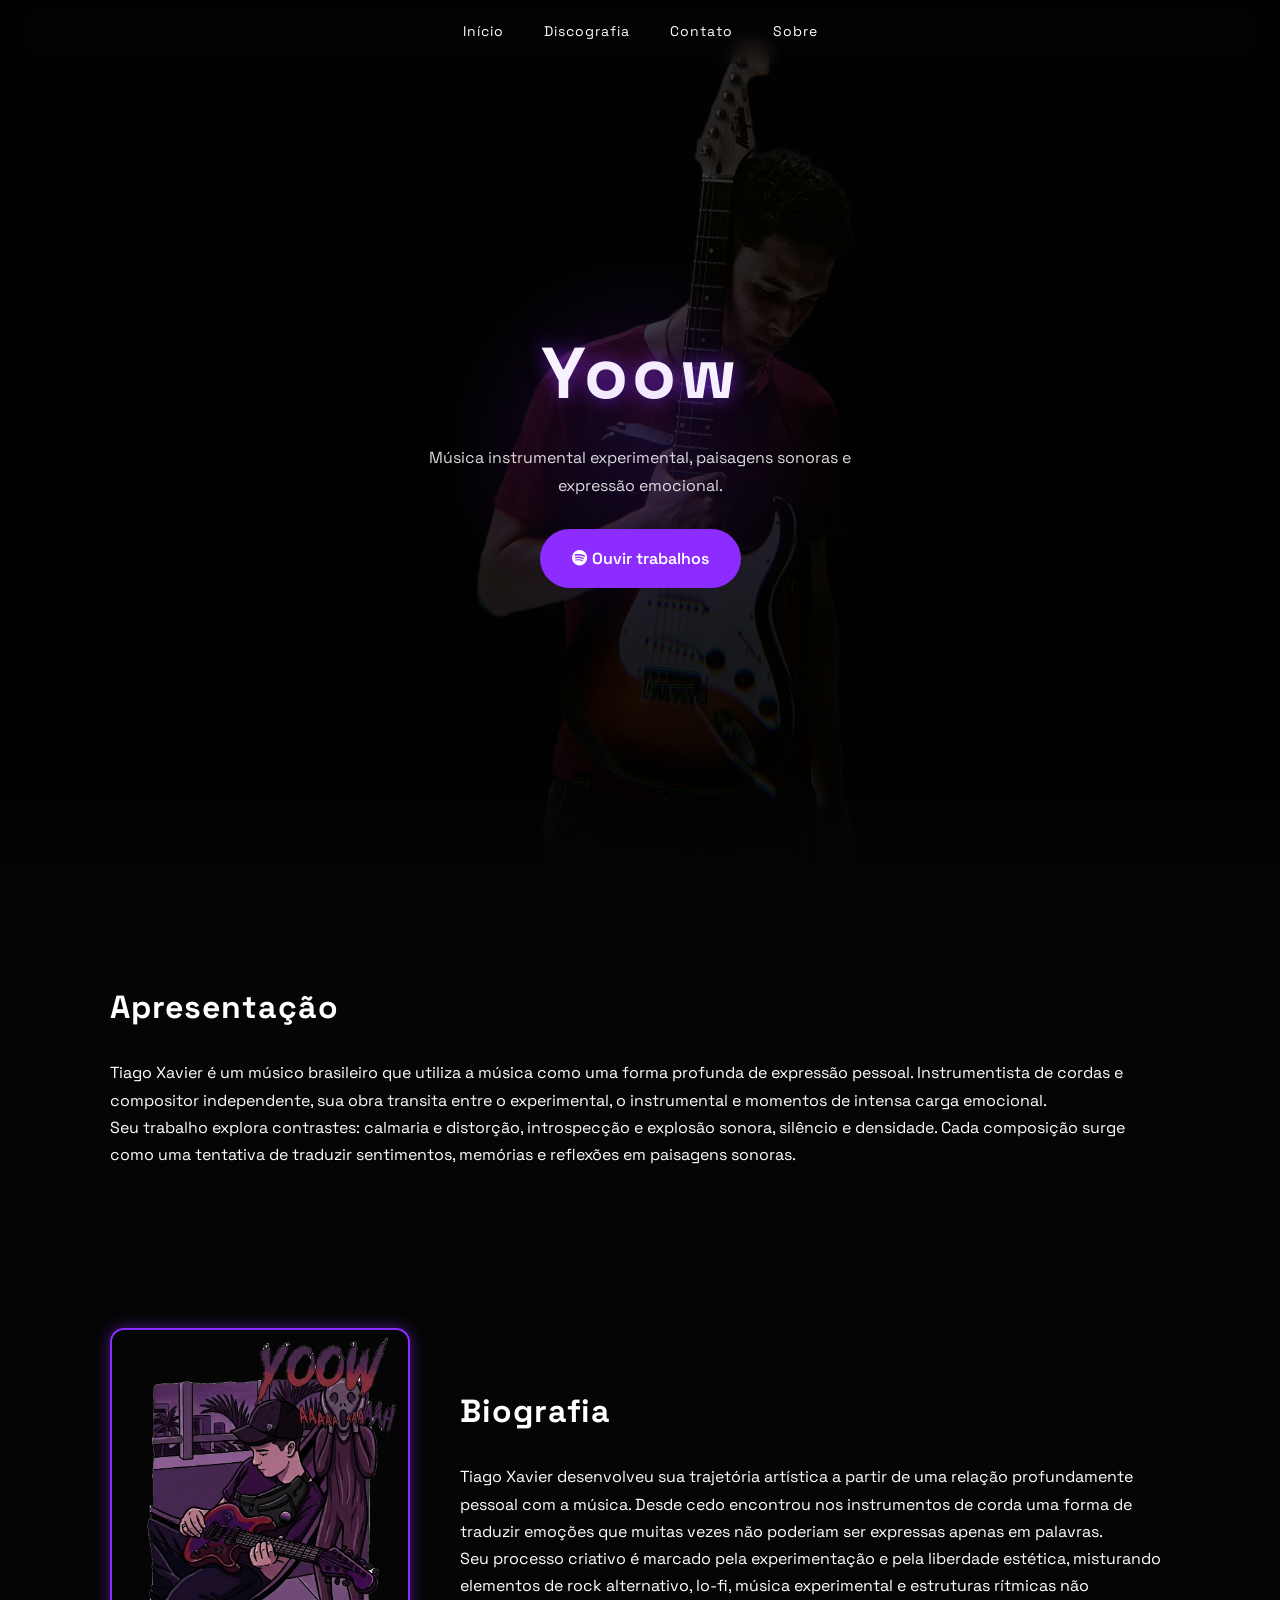
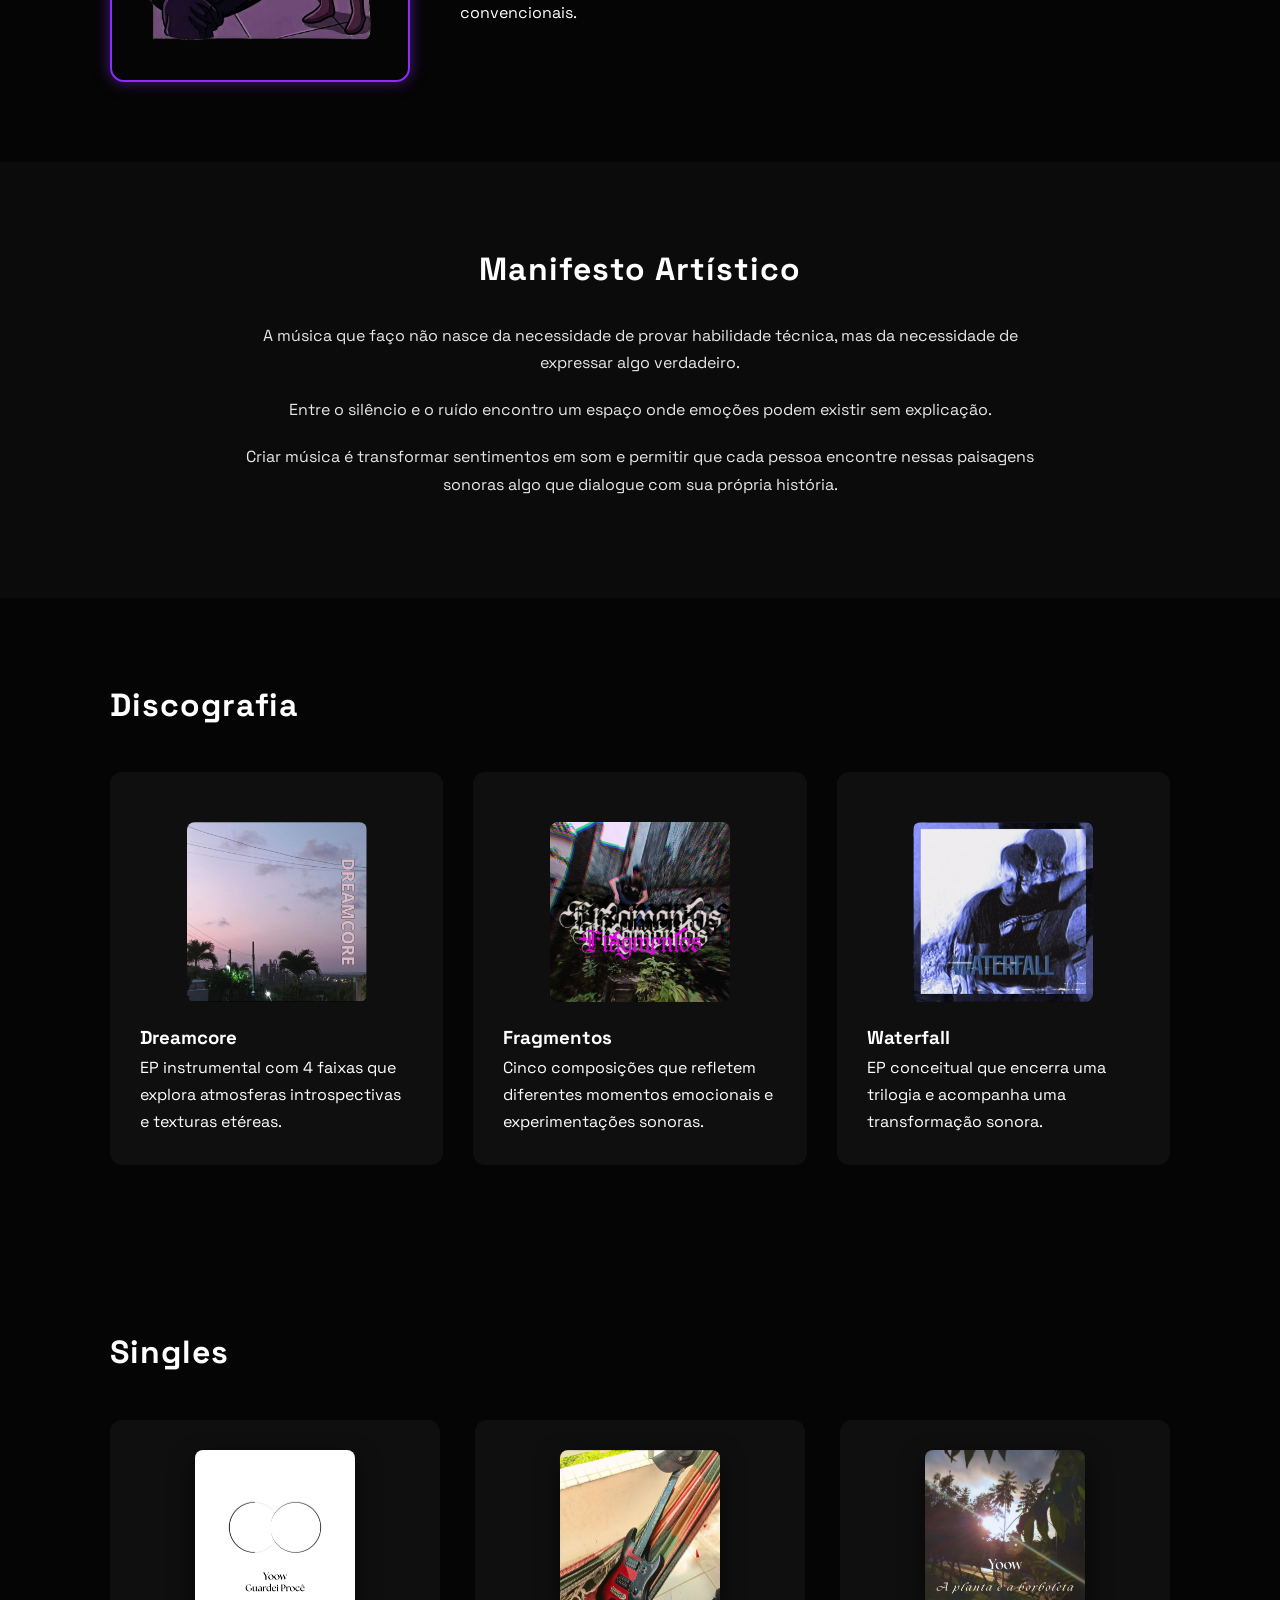
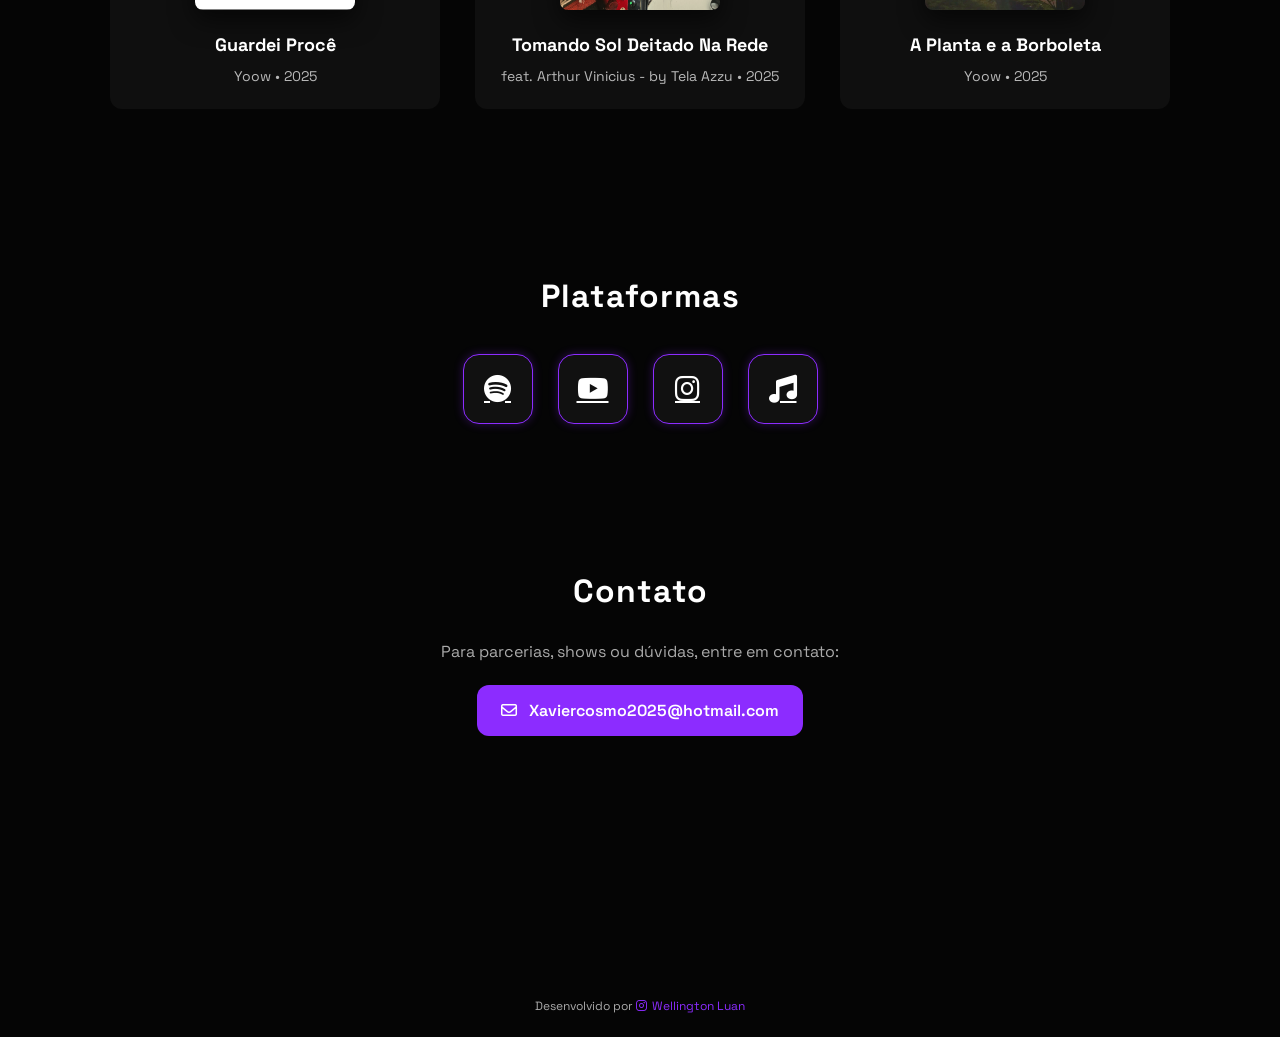
==== commit faa90836: "Atualização do sobre.html e ajustes no CSS" ====
--- a/index.html
+++ b/index.html
@@ -18,6 +18,7 @@
 <a href="#">Início</a>
 <a href="#discografia">Discografia</a>
 <a href="#contato">Contato</a>
+<a href="sobre.html">Sobre</a>
 
 </nav>
 
@@ -234,6 +235,15 @@
 </a>
 
 </div>
+
+<!-- CONTATO -->
+<section id="contato" class="container contato">
+  <h2>Contato</h2>
+  <p>Para parcerias, shows ou dúvidas, entre em contato:</p>
+  <a href="mailto:xaviercosmo2025@hotmail.com" class="email-btn">
+    <i class="fa-regular fa-envelope"></i> Xaviercosmo2025@hotmail.com
+  </a>
+</section>
 
 </section><footer class="footer-credits">
   <p>
--- a/css/yoow2.css
+++ b/css/yoow2.css
@@ -445,6 +445,45 @@
 
 box-shadow:0 10px 30px rgba(140,44,255,0.4);
 
+}
+
+/* CONTATO */
+.contato {
+  text-align: center;
+  margin: 60px 0;
+}
+
+.contato h2 {
+  font-size: 32px;
+  margin-bottom: 20px;
+  color: #fff;
+}
+
+.contato p {
+  font-size: 16px;
+  margin-bottom: 20px;
+  color: #aaa;
+}
+
+.email-btn {
+  display: inline-block;
+  padding: 12px 24px;
+  border-radius: 12px;
+  background: #8c2cff;
+  color: #fff;
+  font-weight: 600;
+  text-decoration: none;
+  transition: 0.3s;
+}
+
+.email-btn i {
+  margin-right: 8px;
+}
+
+.email-btn:hover {
+  background: #6a00ff;
+  box-shadow: 0 8px 20px rgba(140,44,255,0.5);
+  transform: translateY(-2px);
 }
 
 /* Rodapé discreto */
@@ -468,4 +507,5 @@
 
 .footer-credits i{
   margin-right:5px; /* espaçamento entre ícone e nome */
-}+}
+
